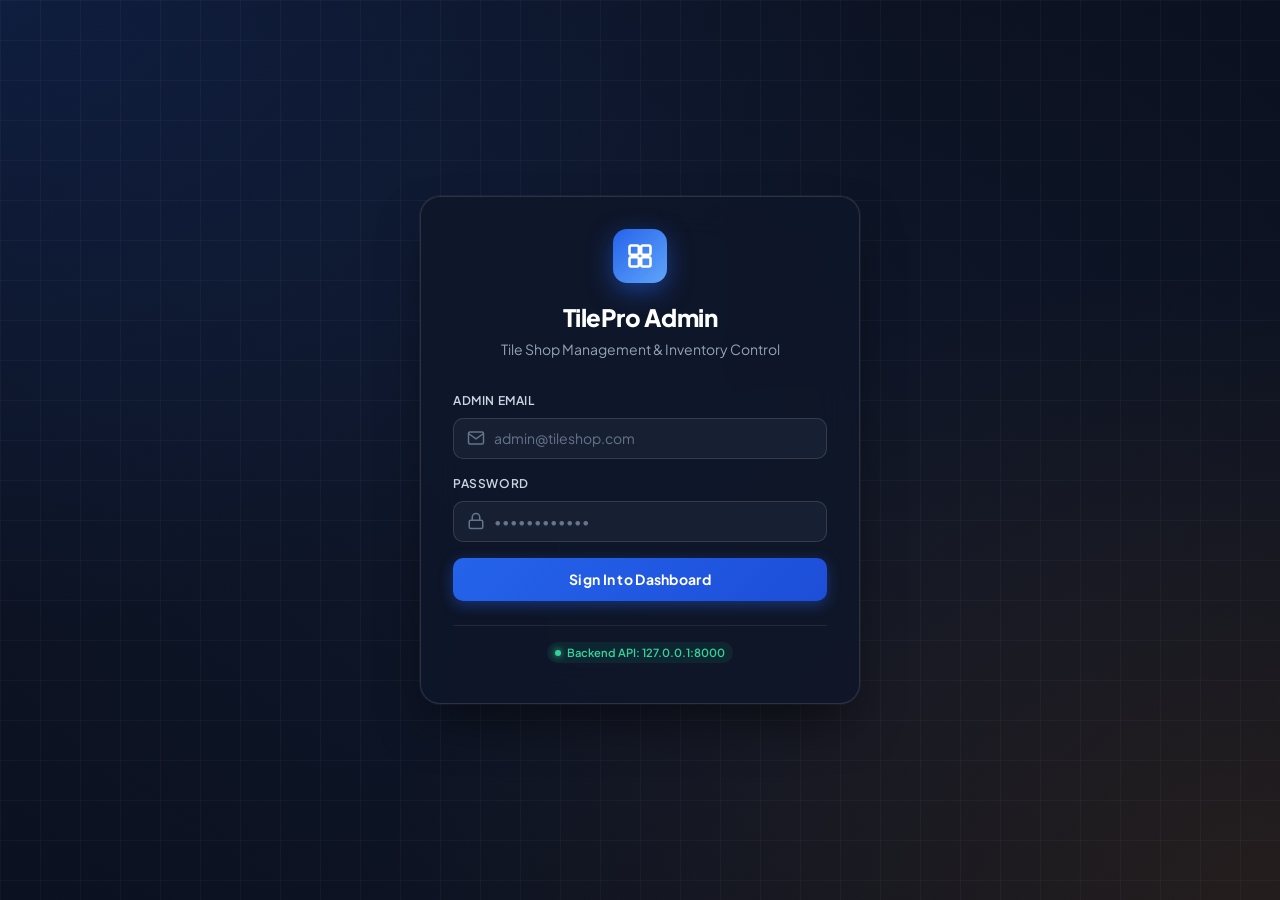
==== frontend/index.html @ b04ba46c "complete everything before reports" ====
<!DOCTYPE html>
<html lang="en">
<head>
  <meta charset="UTF-8">
  <meta name="viewport" content="width=device-width, initial-scale=1.0">
  <title>Tile Shop Management System</title>
  <link rel="icon" href="favicon.svg" type="image/svg+xml">
  <script src="js/config.js"></script>
  <script>
    // Probe backend — redirect to dashboard if session cookie is valid, else login
    fetch(CONFIG.API_BASE_URL + CONFIG.ENDPOINTS.ME, {
      method: "GET",
      headers: { "Accept": "application/json" },
      credentials: "include"
    })
    .then(res => {
      if (res.ok) {
        window.location.replace("dashboard.html");
      } else {
        window.location.replace("login.html");
      }
    })
    .catch(() => {
      window.location.replace("login.html");
    });
  </script>
</head>
<body style="background-color:#0f172a;color:#fff;display:flex;align-items:center;justify-content:center;height:100vh;font-family:sans-serif;">
  <p>Loading Tile Shop Portal…</p>
</body>
</html>
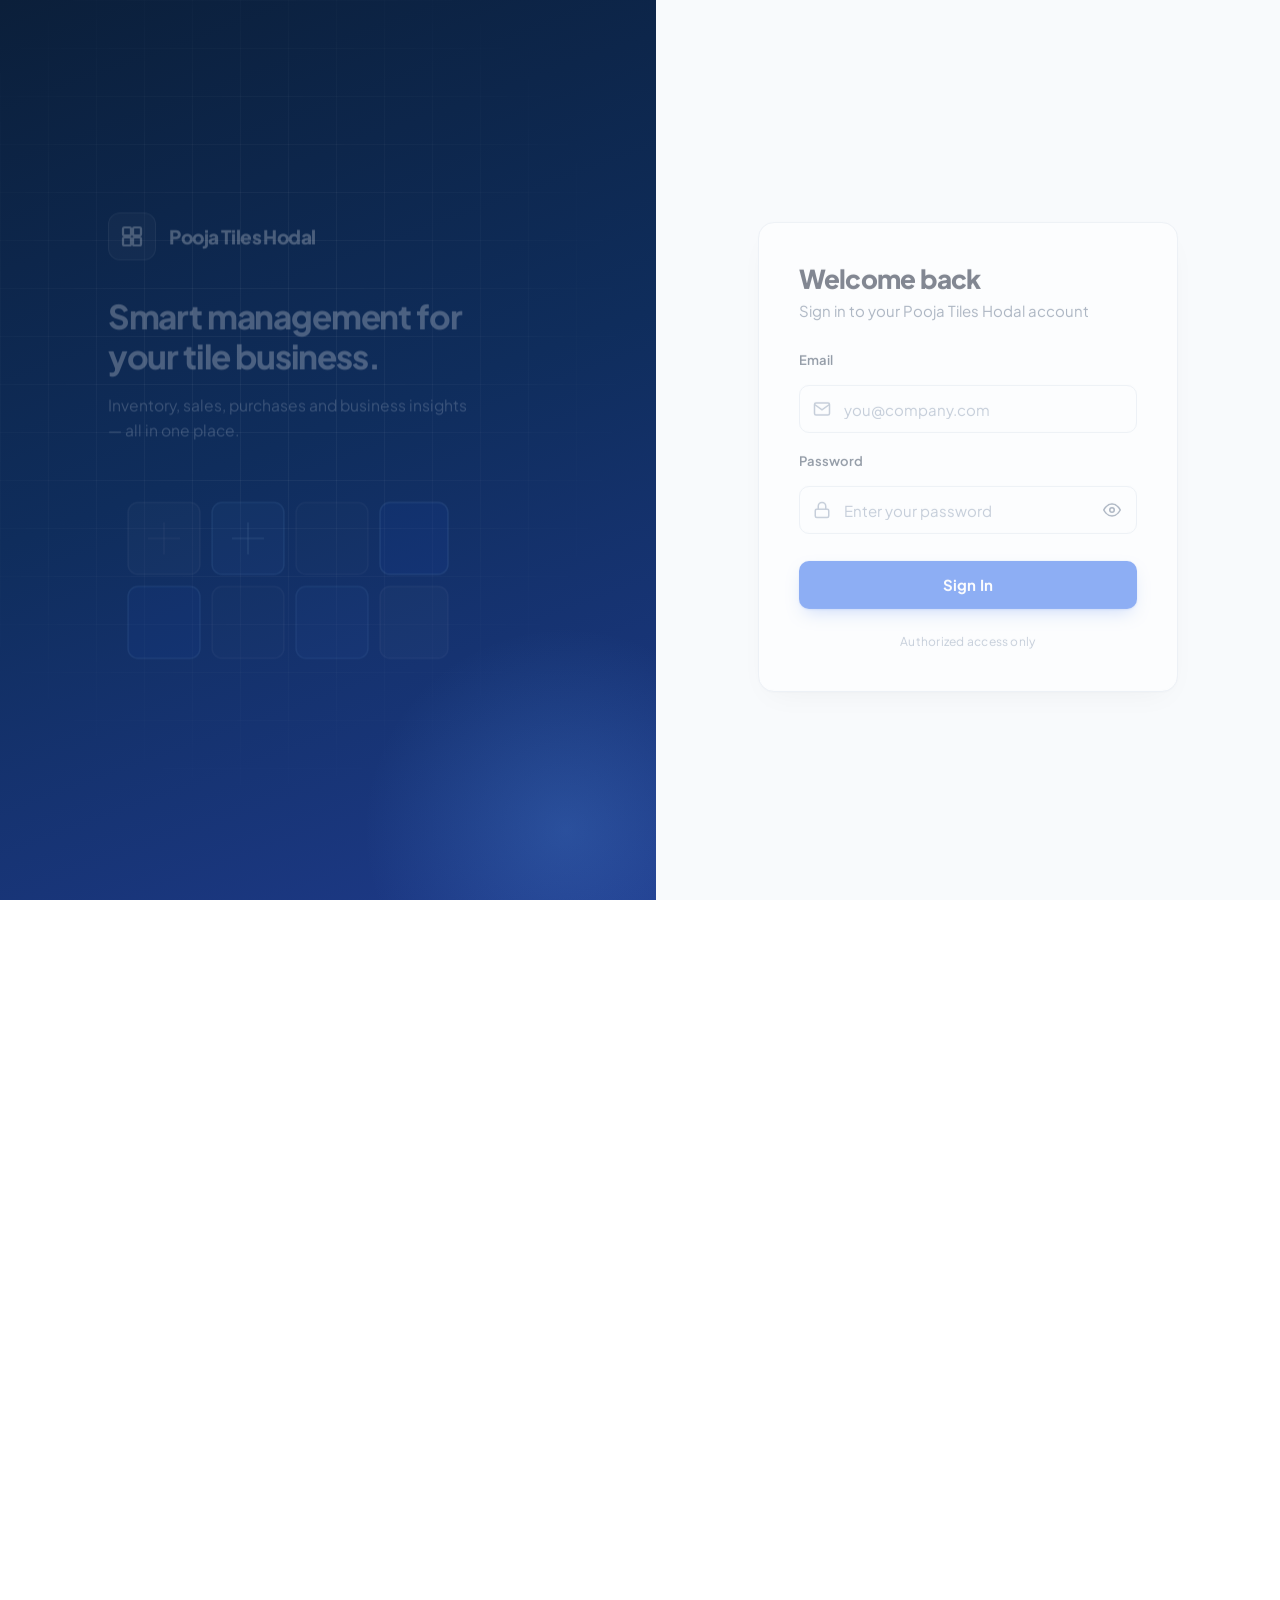
==== commit 1905203b: "change website site and make good ui" ====
--- a/frontend/index.html
+++ b/frontend/index.html
@@ -3,7 +3,7 @@
 <head>
   <meta charset="UTF-8">
   <meta name="viewport" content="width=device-width, initial-scale=1.0">
-  <title>Tile Shop Management System</title>
+  <title>Pooja Tiles Hodal</title>
   <link rel="icon" href="favicon.svg" type="image/svg+xml">
   <script src="js/config.js"></script>
   <script>
@@ -26,6 +26,6 @@
   </script>
 </head>
 <body style="background-color:#0f172a;color:#fff;display:flex;align-items:center;justify-content:center;height:100vh;font-family:sans-serif;">
-  <p>Loading Tile Shop Portal…</p>
+  <p>Loading Pooja Tiles Hodal…</p>
 </body>
 </html>
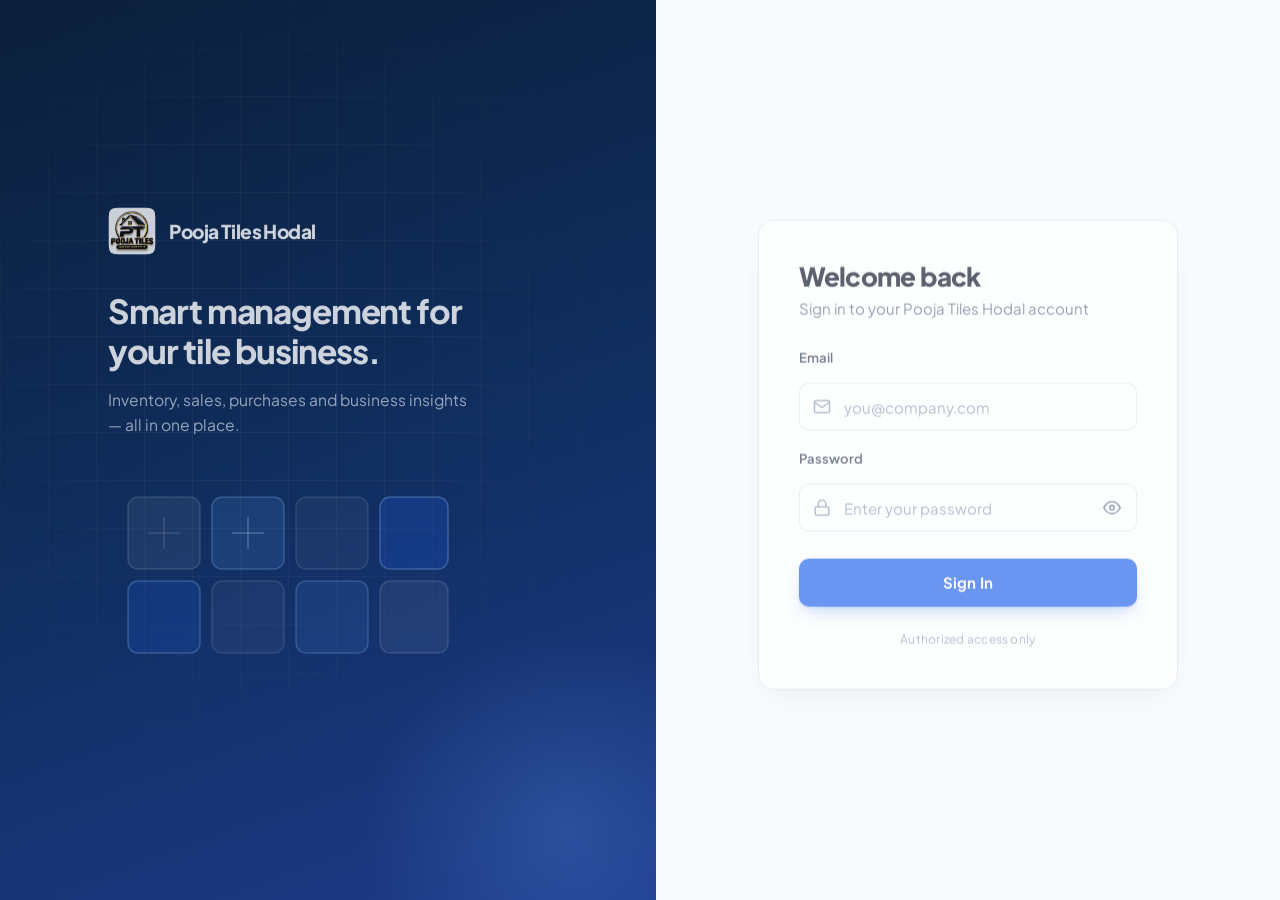
==== commit 749e5a58: "change the logo and add security work in frontned" ====
--- a/frontend/index.html
+++ b/frontend/index.html
@@ -4,7 +4,7 @@
   <meta charset="UTF-8">
   <meta name="viewport" content="width=device-width, initial-scale=1.0">
   <title>Pooja Tiles Hodal</title>
-  <link rel="icon" href="favicon.svg" type="image/svg+xml">
+  <link rel="icon" href="pooja_tiles_logo.jpeg" type="image/jpeg">
   <script src="js/config.js"></script>
   <script>
     // Probe backend — redirect to dashboard if session cookie is valid, else login
